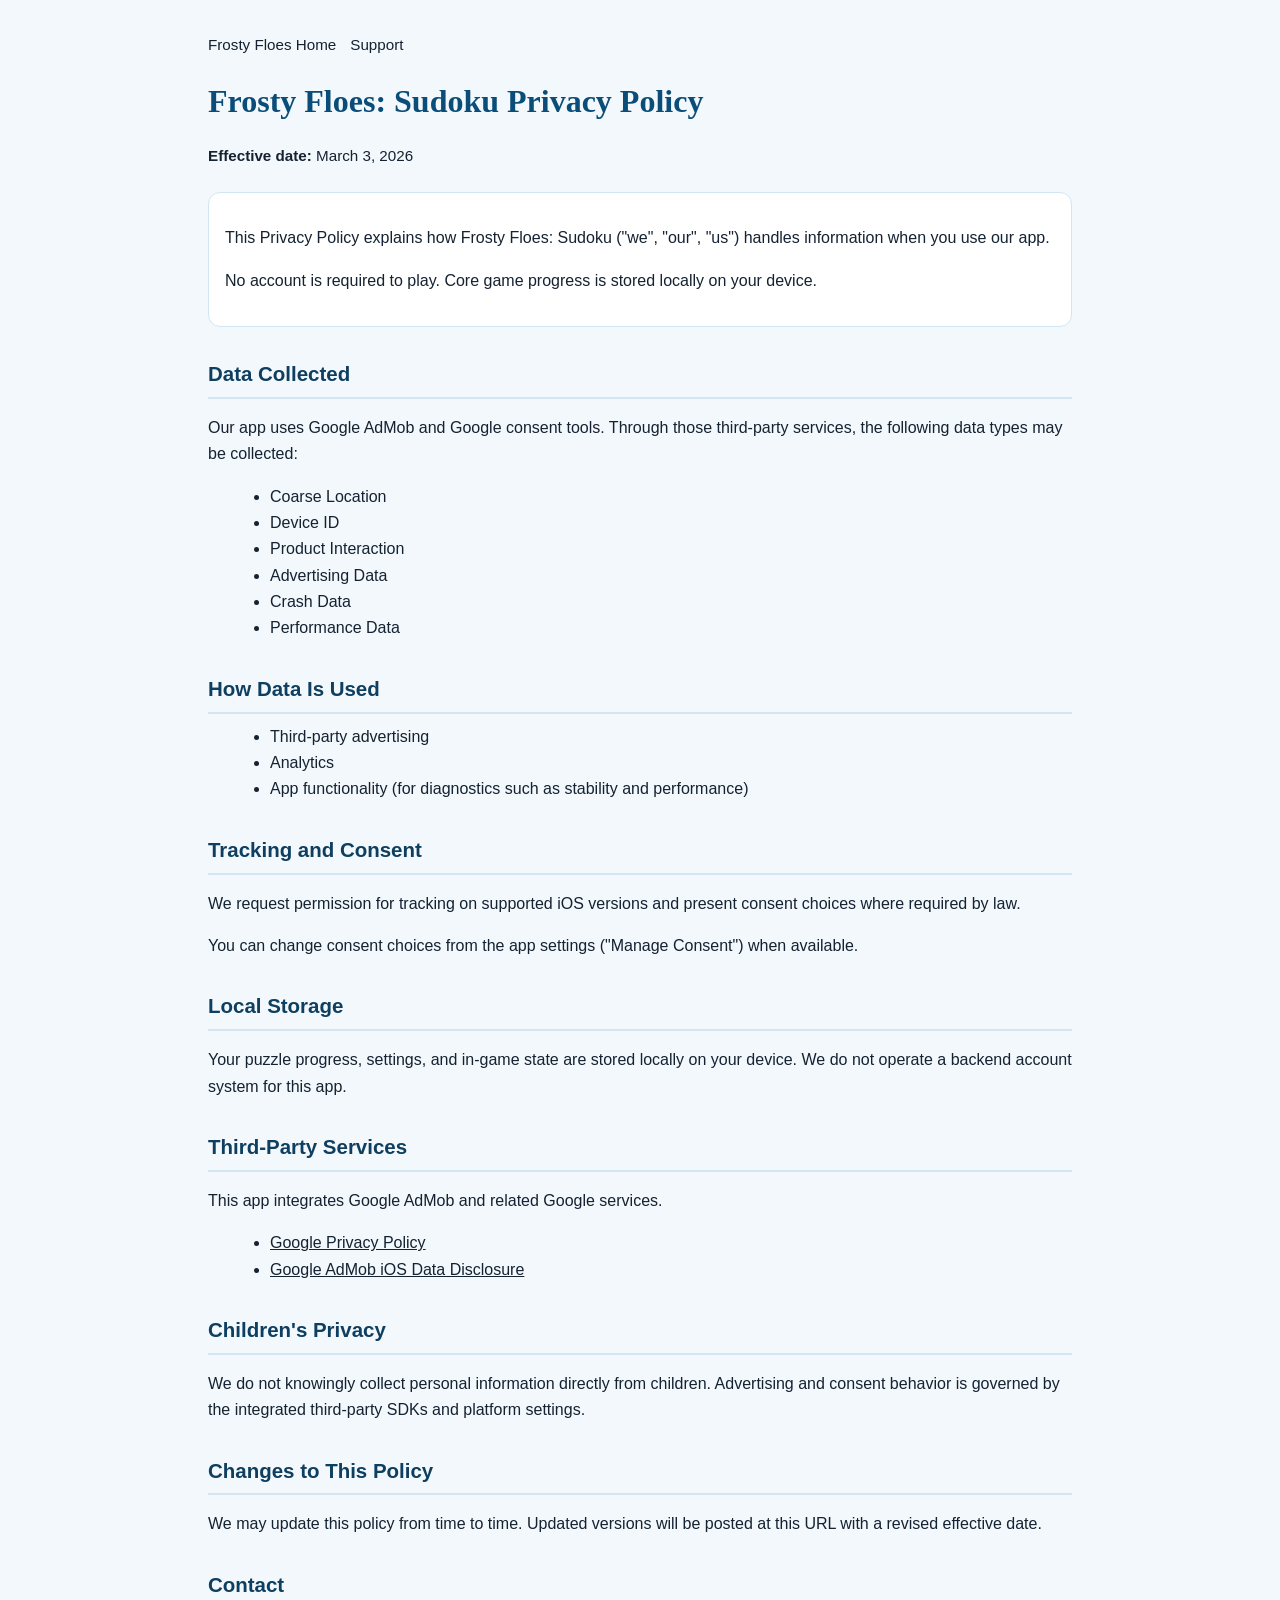
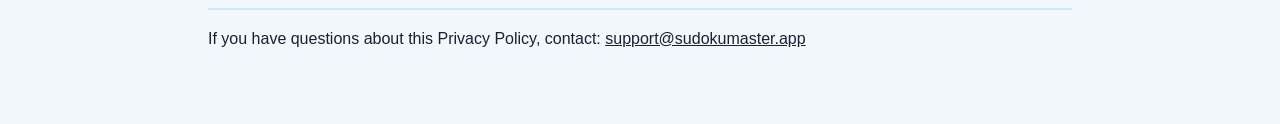
==== privacy-policy.html @ fed58e24 "Initial Frosty Floes brand site" ====
<!DOCTYPE html>
<html lang="en">
<head>
  <meta charset="UTF-8">
  <meta name="viewport" content="width=device-width, initial-scale=1.0">
  <title>Frosty Floes: Sudoku Privacy Policy</title>
  <link rel="icon" href="./assets/frosty-floes-mark.svg" type="image/svg+xml">
  <link rel="stylesheet" href="./assets/frosty-floes-brand.css">
  <style>
    * { box-sizing: border-box; }
    body {
      margin: 0;
      font-family: "Avenir Next", "Trebuchet MS", "Segoe UI", sans-serif;
      line-height: 1.65;
      color: #142231;
      background: #f3f8fc;
    }
    main {
      max-width: 900px;
      margin: 0 auto;
      padding: 32px 18px 56px;
    }
    .topline {
      display: flex;
      flex-wrap: wrap;
      gap: 14px;
      margin-bottom: 18px;
    }
    .topline a {
      color: #376587;
      text-decoration: none;
      font-size: 0.95rem;
    }
    .topline a:hover,
    .topline a:focus-visible {
      color: #0b67a2;
    }
    h1 {
      margin: 0 0 8px;
      font-size: 2rem;
      color: #0a4d78;
      font-family: "Iowan Old Style", "Palatino Linotype", "Book Antiqua", Georgia, serif;
    }
    h2 {
      margin: 30px 0 10px;
      font-size: 1.28rem;
      color: #0f3f60;
      border-bottom: 2px solid #d2e5f2;
      padding-bottom: 6px;
    }
    p, li { font-size: 1rem; }
    ul { margin: 10px 0 10px 22px; }
    .meta {
      color: #4a6478;
      font-size: 0.95rem;
      margin-bottom: 24px;
    }
    .card {
      background: #ffffff;
      border: 1px solid #d2e5f2;
      border-radius: 12px;
      padding: 16px;
    }
    a { color: #0b67a2; }
  </style>
</head>
<body class="ff-page ff-page--light">
  <main>
    <div class="topline">
      <a href="./index.html">Frosty Floes Home</a>
      <a href="./support.html">Support</a>
    </div>

    <h1>Frosty Floes: Sudoku Privacy Policy</h1>
    <p class="meta"><strong>Effective date:</strong> March 3, 2026</p>

    <div class="card">
      <p>This Privacy Policy explains how Frosty Floes: Sudoku ("we", "our", "us") handles information when you use our app.</p>
      <p>No account is required to play. Core game progress is stored locally on your device.</p>
    </div>

    <h2>Data Collected</h2>
    <p>Our app uses Google AdMob and Google consent tools. Through those third-party services, the following data types may be collected:</p>
    <ul>
      <li>Coarse Location</li>
      <li>Device ID</li>
      <li>Product Interaction</li>
      <li>Advertising Data</li>
      <li>Crash Data</li>
      <li>Performance Data</li>
    </ul>

    <h2>How Data Is Used</h2>
    <ul>
      <li>Third-party advertising</li>
      <li>Analytics</li>
      <li>App functionality (for diagnostics such as stability and performance)</li>
    </ul>

    <h2>Tracking and Consent</h2>
    <p>We request permission for tracking on supported iOS versions and present consent choices where required by law.</p>
    <p>You can change consent choices from the app settings ("Manage Consent") when available.</p>

    <h2>Local Storage</h2>
    <p>Your puzzle progress, settings, and in-game state are stored locally on your device. We do not operate a backend account system for this app.</p>

    <h2>Third-Party Services</h2>
    <p>This app integrates Google AdMob and related Google services.</p>
    <ul>
      <li><a href="https://policies.google.com/privacy" target="_blank" rel="noopener noreferrer">Google Privacy Policy</a></li>
      <li><a href="https://developers.google.com/admob/ios/privacy/data-disclosure" target="_blank" rel="noopener noreferrer">Google AdMob iOS Data Disclosure</a></li>
    </ul>

    <h2>Children's Privacy</h2>
    <p>We do not knowingly collect personal information directly from children. Advertising and consent behavior is governed by the integrated third-party SDKs and platform settings.</p>

    <h2>Changes to This Policy</h2>
    <p>We may update this policy from time to time. Updated versions will be posted at this URL with a revised effective date.</p>

    <h2>Contact</h2>
    <p>If you have questions about this Privacy Policy, contact: <a href="mailto:support@sudokumaster.app">support@sudokumaster.app</a></p>
  </main>
</body>
</html>
---- assets/frosty-floes-brand.css ----
:root {
  --ff-bg-night: #07111d;
  --ff-bg-deep: #0b2034;
  --ff-bg-light: #f3f8fc;
  --ff-ink: #f5fbff;
  --ff-ink-dark: #142231;
  --ff-ink-soft: rgba(245, 251, 255, 0.82);
  --ff-muted-dark: #4a6478;
  --ff-aqua: #9cecff;
  --ff-mint: #8ff4cd;
  --ff-sun: #ffd8a7;
  --ff-line: rgba(173, 226, 255, 0.24);
  --ff-line-strong: rgba(173, 226, 255, 0.5);
  --ff-panel: rgba(10, 25, 40, 0.74);
  --ff-panel-soft: rgba(10, 25, 40, 0.52);
  --ff-panel-light: #ffffff;
  --ff-shadow: 0 24px 60px rgba(2, 10, 20, 0.34);
  --ff-radius-lg: 30px;
  --ff-radius-md: 22px;
  --ff-radius-sm: 16px;
  --ff-max: min(1140px, calc(100vw - 40px));
  --ff-title-font: "Iowan Old Style", "Palatino Linotype", "Book Antiqua", Georgia, serif;
  --ff-body-font: "Avenir Next", "Trebuchet MS", "Segoe UI", sans-serif;
}

* {
  box-sizing: border-box;
}

html {
  scroll-behavior: smooth;
}

body {
  margin: 0;
  line-height: 1.6;
}

body.ff-page {
  font-family: var(--ff-body-font);
  color: var(--ff-ink);
  background:
    radial-gradient(circle at 18% 18%, rgba(118, 243, 207, 0.2), transparent 30%),
    radial-gradient(circle at 78% 12%, rgba(114, 213, 255, 0.28), transparent 26%),
    radial-gradient(circle at 50% 0%, rgba(190, 255, 234, 0.08), transparent 42%),
    linear-gradient(180deg, #0d2236 0%, var(--ff-bg-night) 40%, #08111b 100%);
}

body.ff-page--light {
  font-family: var(--ff-body-font);
  color: var(--ff-ink-dark);
  background: var(--ff-bg-light);
}

body.ff-page a,
body.ff-page--light a {
  color: inherit;
}

.ff-site-shell {
  position: relative;
  z-index: 1;
}

.ff-topbar,
.ff-main {
  width: var(--ff-max);
  margin: 0 auto;
}

.ff-topbar {
  padding: 22px 0 0;
  display: flex;
  align-items: center;
  justify-content: space-between;
  gap: 18px;
}

.ff-topline {
  display: flex;
  flex-wrap: wrap;
  align-items: center;
  justify-content: space-between;
  gap: 14px;
  margin-bottom: 20px;
}

.ff-brand-lockup {
  display: inline-flex;
  align-items: center;
  gap: 14px;
  text-decoration: none;
}

.ff-brand-mark {
  width: 48px;
  height: 48px;
  border-radius: 18px;
  box-shadow:
    inset 0 1px 0 rgba(255, 255, 255, 0.35),
    0 12px 30px rgba(4, 18, 31, 0.24);
}

.ff-brand-text strong,
.ff-panel h1,
.ff-panel h2,
.ff-title,
.ff-section-title {
  font-family: var(--ff-title-font);
  letter-spacing: -0.03em;
}

.ff-brand-text strong {
  display: block;
  font-size: 1.05rem;
  letter-spacing: 0.04em;
  text-transform: uppercase;
}

.ff-brand-text span {
  display: block;
  color: rgba(245, 251, 255, 0.72);
  font-size: 0.9rem;
  letter-spacing: 0.04em;
  text-transform: uppercase;
}

.ff-page--light .ff-brand-text span {
  color: var(--ff-muted-dark);
}

.ff-nav {
  display: flex;
  flex-wrap: wrap;
  gap: 14px;
  justify-content: flex-end;
  font-size: 0.95rem;
}

.ff-nav a,
.ff-topline a {
  text-decoration: none;
}

.ff-nav a {
  color: var(--ff-ink-soft);
}

.ff-page--light .ff-topline a {
  color: #376587;
}

.ff-page--light .ff-nav a {
  color: #376587;
}

.ff-nav a:hover,
.ff-nav a:focus-visible,
.ff-topline a:hover,
.ff-topline a:focus-visible {
  color: var(--ff-mint);
}

.ff-page--light .ff-topline a:hover,
.ff-page--light .ff-topline a:focus-visible {
  color: #0b67a2;
}

.ff-main {
  padding: 32px 0 56px;
}

.ff-eyebrow,
.ff-badge,
.ff-status {
  display: inline-flex;
  align-items: center;
  gap: 10px;
  min-height: 36px;
  padding: 8px 14px;
  border-radius: 999px;
  border: 1px solid rgba(189, 242, 255, 0.24);
  background: rgba(8, 21, 35, 0.38);
  color: rgba(245, 251, 255, 0.74);
  font-size: 0.82rem;
  letter-spacing: 0.08em;
  text-transform: uppercase;
}

.ff-page--light .ff-eyebrow {
  color: #315068;
  border-color: rgba(11, 103, 162, 0.18);
  background: rgba(255, 255, 255, 0.78);
}

.ff-eyebrow::before,
.ff-status::before {
  content: "";
  width: 8px;
  height: 8px;
  border-radius: 999px;
  background: linear-gradient(135deg, var(--ff-sun), var(--ff-mint));
  box-shadow: 0 0 16px rgba(255, 210, 144, 0.6);
}

.ff-badge-row,
.ff-actions {
  display: flex;
  flex-wrap: wrap;
  gap: 12px;
}

.ff-badge {
  color: var(--ff-ink-soft);
}

.ff-page--light .ff-badge {
  color: #315068;
  border-color: rgba(11, 103, 162, 0.16);
  background: rgba(255, 255, 255, 0.82);
}

.ff-button {
  display: inline-flex;
  align-items: center;
  justify-content: center;
  min-height: 48px;
  padding: 0 18px;
  border-radius: 999px;
  border: 1px solid rgba(198, 242, 255, 0.26);
  text-decoration: none;
  font-weight: 700;
  letter-spacing: 0.02em;
  transition: transform 160ms ease, border-color 160ms ease, background 160ms ease;
}

.ff-button:hover,
.ff-button:focus-visible {
  transform: translateY(-2px);
  border-color: rgba(198, 242, 255, 0.52);
}

.ff-button--primary {
  color: #032031;
  background: linear-gradient(135deg, #fce1bb 0%, #93f5d2 100%);
  box-shadow: 0 14px 28px rgba(7, 33, 44, 0.22);
}

.ff-button--ghost {
  color: var(--ff-ink);
  background: rgba(7, 24, 37, 0.38);
  backdrop-filter: blur(10px);
}

.ff-page--light .ff-button--ghost {
  color: #0b3147;
  background: rgba(255, 255, 255, 0.82);
  border-color: rgba(11, 103, 162, 0.18);
}

.ff-panel,
.ff-card {
  border-radius: var(--ff-radius-lg);
  border: 1px solid rgba(198, 242, 255, 0.12);
  background:
    linear-gradient(180deg, rgba(255, 255, 255, 0.06), rgba(255, 255, 255, 0.02)),
    var(--ff-panel);
  box-shadow: var(--ff-shadow);
}

.ff-page--light .ff-panel,
.ff-page--light .ff-card {
  border-color: #d2e5f2;
  background: var(--ff-panel-light);
  box-shadow: 0 18px 42px rgba(6, 25, 40, 0.08);
}

.ff-panel {
  padding: 28px;
}

.ff-card {
  padding: 22px;
}

.ff-section {
  padding: 74px 0;
}

.ff-section-title {
  margin: 0 0 12px;
  font-size: clamp(2.2rem, 4vw, 3.2rem);
  line-height: 0.98;
}

.ff-title {
  margin: 18px 0 14px;
  font-size: clamp(3rem, 7vw, 6rem);
  line-height: 0.94;
}

.ff-subtitle,
.ff-body,
.ff-note,
.ff-list,
.ff-card p {
  color: var(--ff-ink-soft);
}

.ff-page--light .ff-subtitle,
.ff-page--light .ff-body,
.ff-page--light .ff-note,
.ff-page--light .ff-list,
.ff-page--light .ff-card p,
.ff-page--light p,
.ff-page--light li {
  color: var(--ff-ink-dark);
}

.ff-grid {
  display: grid;
  gap: 22px;
}

.ff-grid--2 {
  grid-template-columns: repeat(2, minmax(0, 1fr));
}

.ff-grid--3 {
  grid-template-columns: repeat(3, minmax(0, 1fr));
}

.ff-list {
  margin: 0;
  padding-left: 1.2rem;
}

.ff-list li + li {
  margin-top: 8px;
}

.ff-link-list {
  display: grid;
  gap: 14px;
}

.ff-link-list a {
  display: flex;
  align-items: center;
  justify-content: space-between;
  gap: 12px;
  text-decoration: none;
  padding-bottom: 14px;
  border-bottom: 1px solid var(--ff-line);
}

.ff-link-list a:last-child {
  padding-bottom: 0;
  border-bottom: none;
}

.ff-note {
  margin-top: 14px;
  font-size: 0.96rem;
}

@media (max-width: 980px) {
  .ff-grid--2,
  .ff-grid--3 {
    grid-template-columns: 1fr;
  }

  .ff-topbar {
    align-items: flex-start;
    flex-direction: column;
  }
}

@media (max-width: 720px) {
  :root {
    --ff-max: min(100vw - 28px, 100%);
  }

  .ff-main {
    padding-top: 24px;
  }

  .ff-section {
    padding: 56px 0;
  }

  .ff-panel,
  .ff-card {
    padding: 20px;
  }

  .ff-title {
    font-size: clamp(2.8rem, 17vw, 4.6rem);
  }
}

@media (prefers-reduced-motion: reduce) {
  html {
    scroll-behavior: auto;
  }

  *,
  *::before,
  *::after {
    transition: none !important;
  }
}
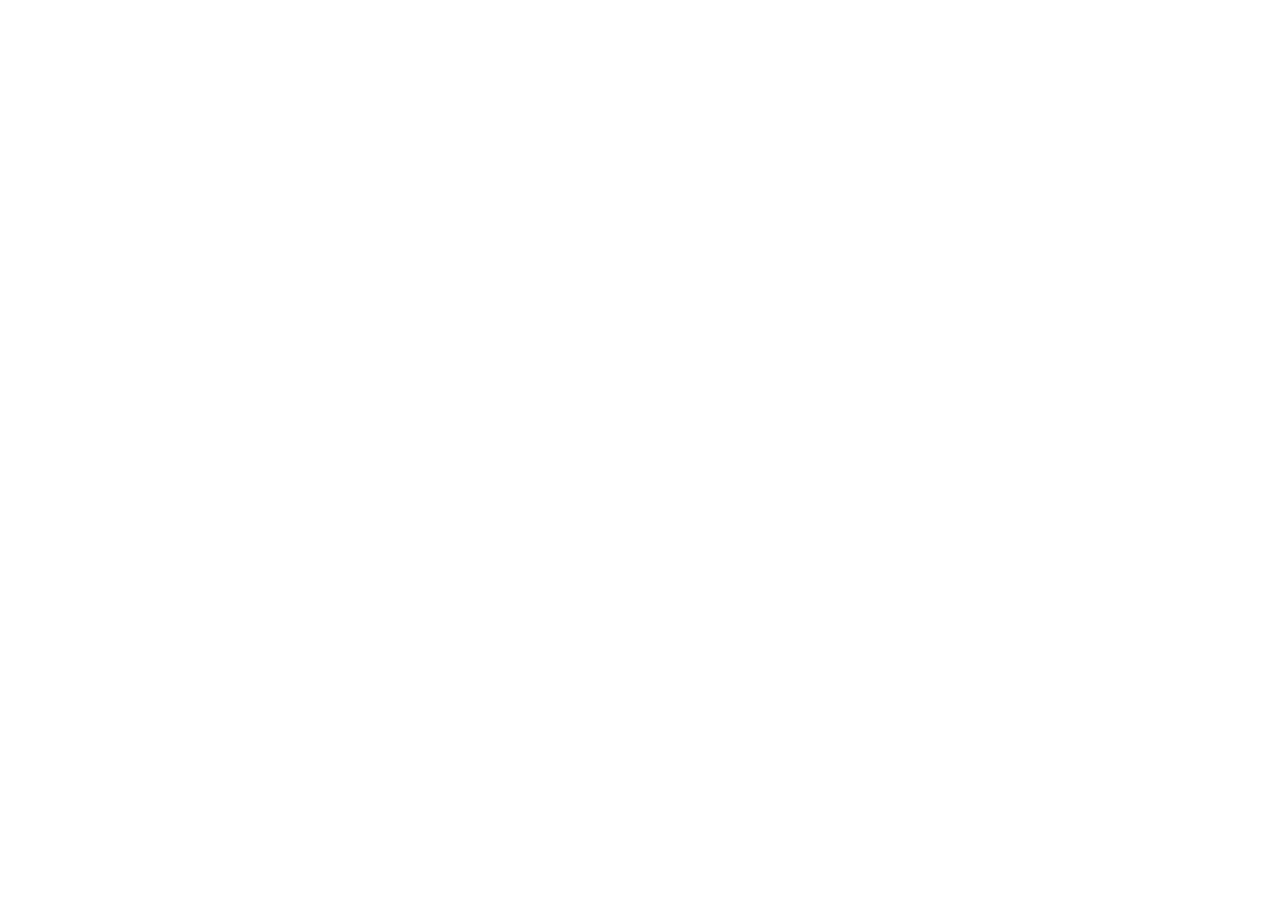
==== commit b408462a: "redirect legacy frost site to canonical host" ====
--- a/privacy-policy.html
+++ b/privacy-policy.html
@@ -1,124 +1,17 @@
-<!DOCTYPE html>
+<!doctype html>
 <html lang="en">
 <head>
-  <meta charset="UTF-8">
-  <meta name="viewport" content="width=device-width, initial-scale=1.0">
-  <title>Frosty Floes: Sudoku Privacy Policy</title>
-  <link rel="icon" href="./assets/frosty-floes-mark.svg" type="image/svg+xml">
-  <link rel="stylesheet" href="./assets/frosty-floes-brand.css">
-  <style>
-    * { box-sizing: border-box; }
-    body {
-      margin: 0;
-      font-family: "Avenir Next", "Trebuchet MS", "Segoe UI", sans-serif;
-      line-height: 1.65;
-      color: #142231;
-      background: #f3f8fc;
-    }
-    main {
-      max-width: 900px;
-      margin: 0 auto;
-      padding: 32px 18px 56px;
-    }
-    .topline {
-      display: flex;
-      flex-wrap: wrap;
-      gap: 14px;
-      margin-bottom: 18px;
-    }
-    .topline a {
-      color: #376587;
-      text-decoration: none;
-      font-size: 0.95rem;
-    }
-    .topline a:hover,
-    .topline a:focus-visible {
-      color: #0b67a2;
-    }
-    h1 {
-      margin: 0 0 8px;
-      font-size: 2rem;
-      color: #0a4d78;
-      font-family: "Iowan Old Style", "Palatino Linotype", "Book Antiqua", Georgia, serif;
-    }
-    h2 {
-      margin: 30px 0 10px;
-      font-size: 1.28rem;
-      color: #0f3f60;
-      border-bottom: 2px solid #d2e5f2;
-      padding-bottom: 6px;
-    }
-    p, li { font-size: 1rem; }
-    ul { margin: 10px 0 10px 22px; }
-    .meta {
-      color: #4a6478;
-      font-size: 0.95rem;
-      margin-bottom: 24px;
-    }
-    .card {
-      background: #ffffff;
-      border: 1px solid #d2e5f2;
-      border-radius: 12px;
-      padding: 16px;
-    }
-    a { color: #0b67a2; }
-  </style>
+  <meta charset="utf-8">
+  <meta name="viewport" content="width=device-width, initial-scale=1">
+  <meta name="robots" content="noindex, nofollow">
+  <meta http-equiv="refresh" content="0; url=https://frosty-floes-site.pages.dev/privacy-policy.html">
+  <link rel="canonical" href="https://frosty-floes-site.pages.dev/privacy-policy.html">
+  <title>Redirecting to Frosty Floes Privacy Policy</title>
+  <script>
+    window.location.replace("https://frosty-floes-site.pages.dev/privacy-policy.html");
+  </script>
 </head>
-<body class="ff-page ff-page--light">
-  <main>
-    <div class="topline">
-      <a href="./index.html">Frosty Floes Home</a>
-      <a href="./support.html">Support</a>
-    </div>
-
-    <h1>Frosty Floes: Sudoku Privacy Policy</h1>
-    <p class="meta"><strong>Effective date:</strong> March 3, 2026</p>
-
-    <div class="card">
-      <p>This Privacy Policy explains how Frosty Floes: Sudoku ("we", "our", "us") handles information when you use our app.</p>
-      <p>No account is required to play. Core game progress is stored locally on your device.</p>
-    </div>
-
-    <h2>Data Collected</h2>
-    <p>Our app uses Google AdMob and Google consent tools. Through those third-party services, the following data types may be collected:</p>
-    <ul>
-      <li>Coarse Location</li>
-      <li>Device ID</li>
-      <li>Product Interaction</li>
-      <li>Advertising Data</li>
-      <li>Crash Data</li>
-      <li>Performance Data</li>
-    </ul>
-
-    <h2>How Data Is Used</h2>
-    <ul>
-      <li>Third-party advertising</li>
-      <li>Analytics</li>
-      <li>App functionality (for diagnostics such as stability and performance)</li>
-    </ul>
-
-    <h2>Tracking and Consent</h2>
-    <p>We request permission for tracking on supported iOS versions and present consent choices where required by law.</p>
-    <p>You can change consent choices from the app settings ("Manage Consent") when available.</p>
-
-    <h2>Local Storage</h2>
-    <p>Your puzzle progress, settings, and in-game state are stored locally on your device. We do not operate a backend account system for this app.</p>
-
-    <h2>Third-Party Services</h2>
-    <p>This app integrates Google AdMob and related Google services.</p>
-    <ul>
-      <li><a href="https://policies.google.com/privacy" target="_blank" rel="noopener noreferrer">Google Privacy Policy</a></li>
-      <li><a href="https://developers.google.com/admob/ios/privacy/data-disclosure" target="_blank" rel="noopener noreferrer">Google AdMob iOS Data Disclosure</a></li>
-    </ul>
-
-    <h2>Children's Privacy</h2>
-    <p>We do not knowingly collect personal information directly from children. Advertising and consent behavior is governed by the integrated third-party SDKs and platform settings.</p>
-
-    <h2>Changes to This Policy</h2>
-    <p>We may update this policy from time to time. Updated versions will be posted at this URL with a revised effective date.</p>
-
-    <h2>Contact</h2>
-    <p>If you have questions about this Privacy Policy, contact: <a href="mailto:support@sudokumaster.app">support@sudokumaster.app</a></p>
-  </main>
+<body>
+  <p>Redirecting to <a href="https://frosty-floes-site.pages.dev/privacy-policy.html">Frosty Floes privacy policy</a>.</p>
 </body>
 </html>
